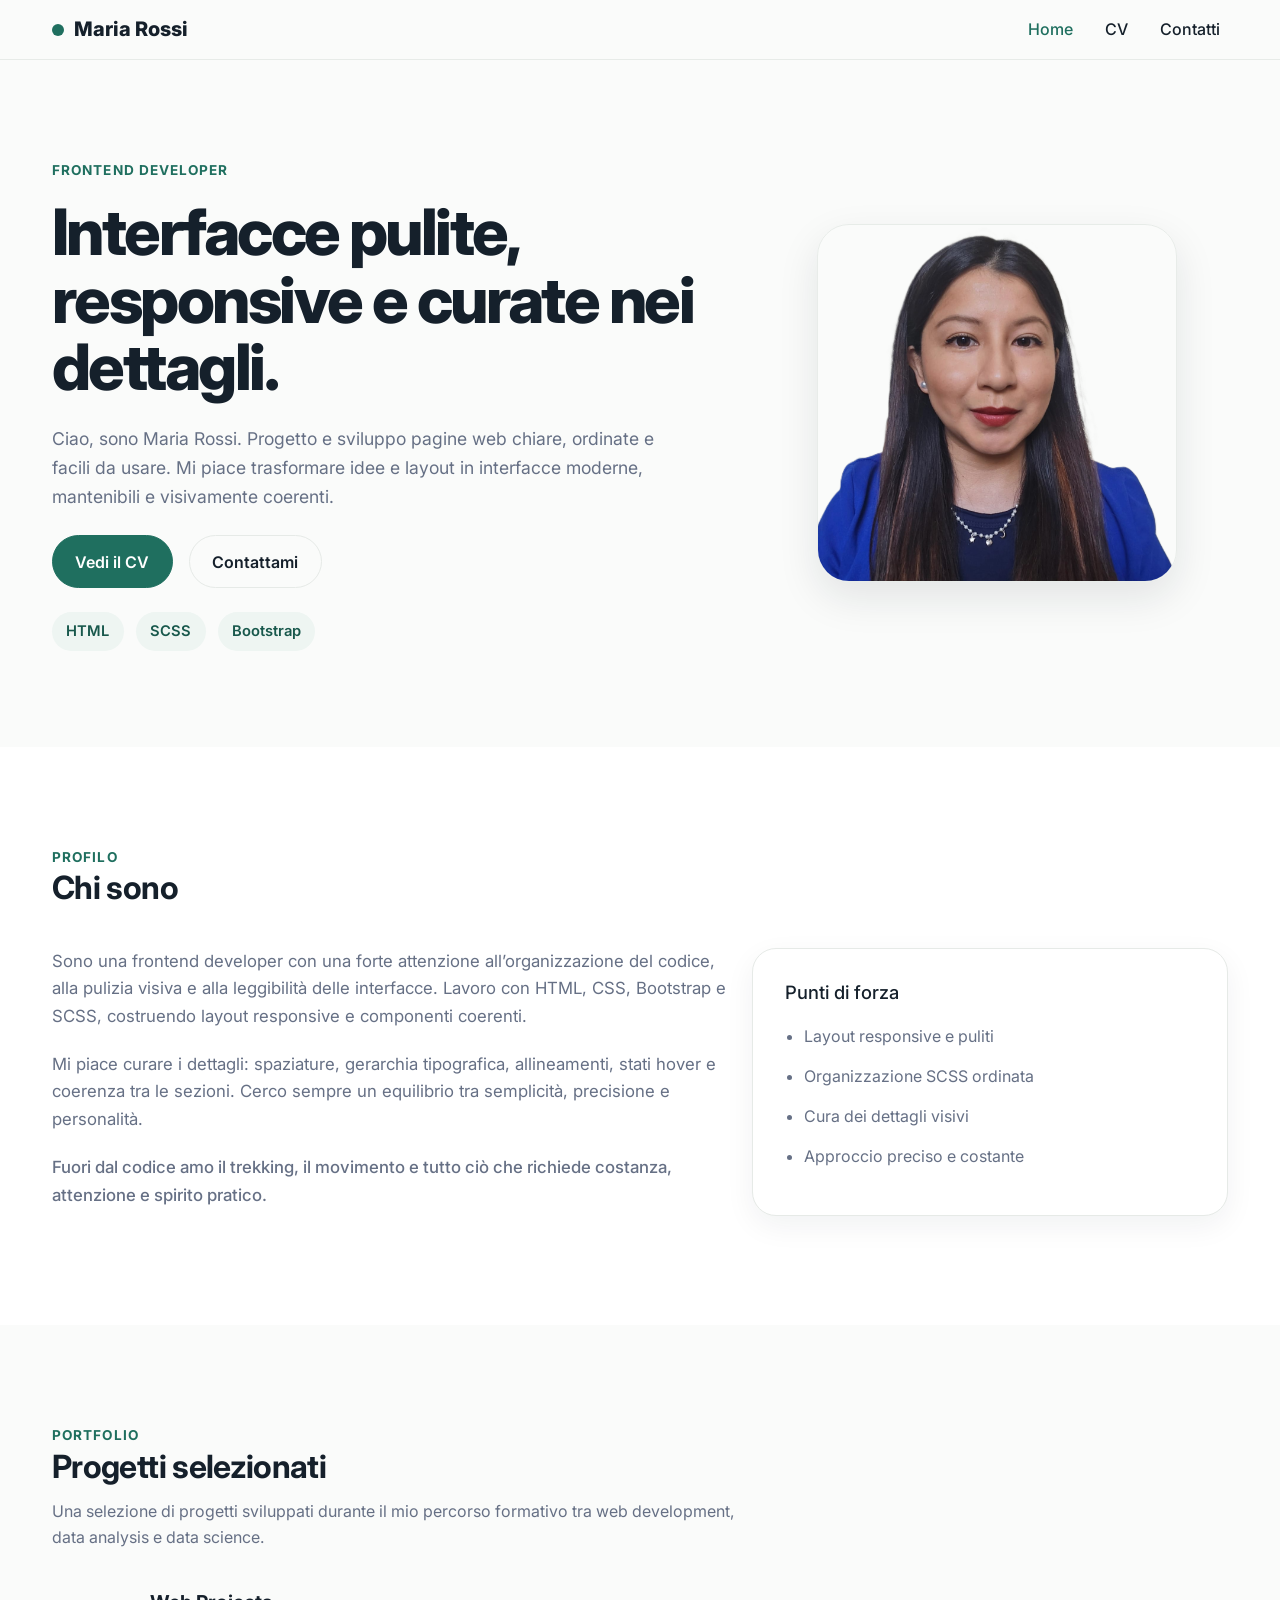
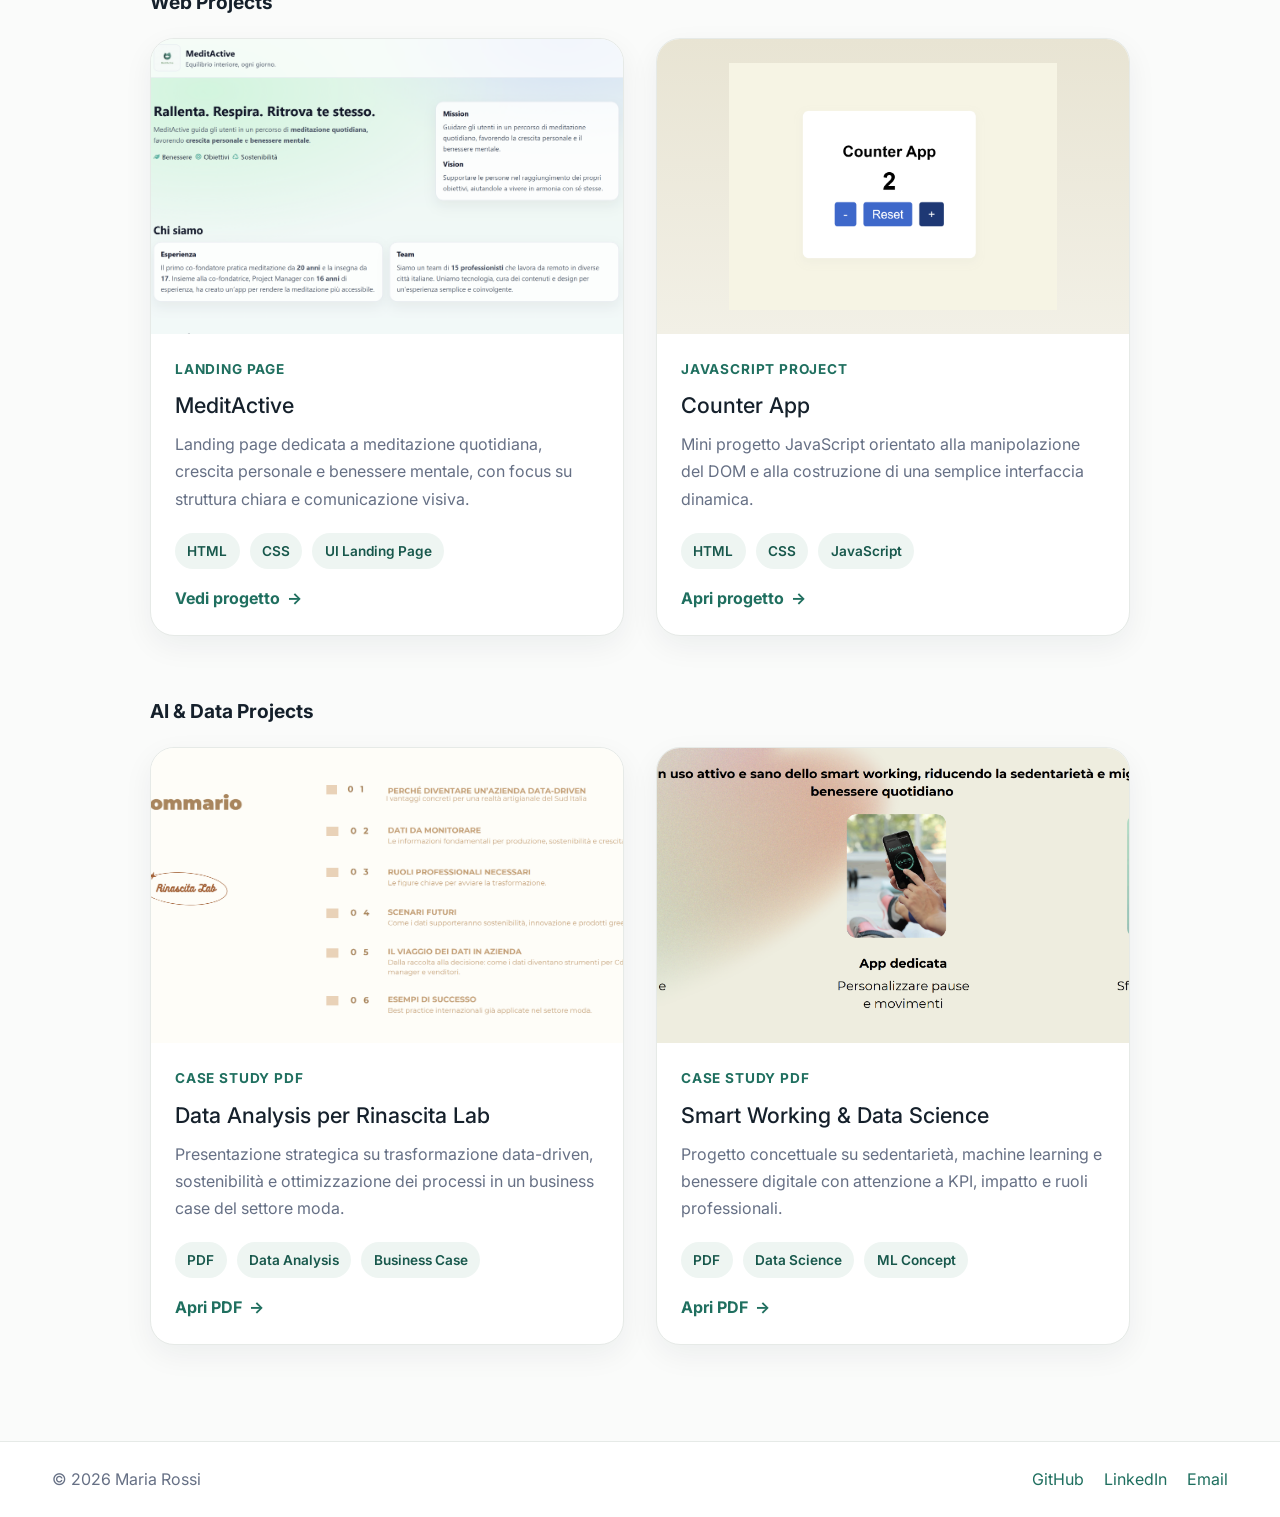
==== index.html @ 24f45745 "first commit" ====
<!DOCTYPE html>
<html lang="it">

<head>
  <meta charset="UTF-8" />
  <meta name="viewport" content="width=device-width, initial-scale=1.0" />

  <title>Maria Rossi | Frontend Developer</title>
  <meta
    name="description"
    content="Portfolio personale di Maria Rossi, frontend developer specializzata in interfacce responsive, pulite e curate nei dettagli." />

  <!-- Open Graph -->
  <meta property="og:title" content="Maria Rossi | Frontend Developer" />
  <meta property="og:description" content="Portfolio con progetti, CV e contatti. HTML, CSS, Bootstrap e SCSS." />
  <meta property="og:type" content="website" />
  <meta property="og:image" content="assets/img/og-image.jpg" />

  <link rel="icon" href="assets/icons/favicon.ico" />

  <!-- Font -->
  <link rel="preconnect" href="https://fonts.googleapis.com" />
  <link rel="preconnect" href="https://fonts.gstatic.com" crossorigin />
  <link href="https://fonts.googleapis.com/css2?family=Inter:wght@400;500;600;700;800&display=swap"
    rel="stylesheet" />

  <!-- Bootstrap -->
  <link href="https://cdn.jsdelivr.net/npm/bootstrap@5.3.3/dist/css/bootstrap.min.css" rel="stylesheet" />

  <link rel="stylesheet" href="assets/css/main.css" />
</head>

<body>

  <header>
    <nav class="navbar navbar-expand-lg sticky-top custom-navbar">
      <div class="container">
        <a class="navbar-brand brand-mark" href="index.html">
          <span class="brand-dot"></span>
          Maria Rossi
        </a>

        <button class="navbar-toggler" type="button" data-bs-toggle="collapse" data-bs-target="#mainNavbar"
          aria-controls="mainNavbar" aria-expanded="false" aria-label="Apri il menu">
          <span class="navbar-toggler-icon"></span>
        </button>

        <div class="collapse navbar-collapse" id="mainNavbar">
          <ul class="navbar-nav ms-auto align-items-lg-center">
            <li class="nav-item">
              <a class="nav-link active" href="index.html">Home</a>
            </li>
            <li class="nav-item">
              <a class="nav-link" href="cv.html">CV</a>
            </li>
            <li class="nav-item">
              <a class="nav-link" href="contatti.html">Contatti</a>
            </li>
          </ul>
        </div>
      </div>
    </nav>
  </header>

  <main>
    <!-- HERO -->
    <section class="hero section-space">
      <div class="container">
        <div class="row align-items-center g-5">
          <div class="col-12 col-lg-7">
            <span class="section-eyebrow">Frontend Developer</span>

            <h1 class="hero-title mt-3">
              Interfacce pulite, responsive e curate nei dettagli.
            </h1>

            <p class="hero-text mt-4">
              Ciao, sono Maria Rossi. Progetto e sviluppo pagine web chiare,
              ordinate e facili da usare. Mi piace trasformare idee e layout
              in interfacce moderne, mantenibili e visivamente coerenti.
            </p>

            <div class="hero-actions mt-4">
              <a href="cv.html" class="btn btn-main">Vedi il CV</a>
              <a href="contatti.html" class="btn btn-ghost">Contattami</a>
            </div>

            <div class="hero-tags mt-4">
              <span class="skill-pill">HTML</span>
              <span class="skill-pill">SCSS</span>
              <span class="skill-pill">Bootstrap</span>
            </div>
          </div>

          <div class="col-12 col-lg-5">
            <div class="hero-visual">
              <div class=""></div>
              <img src="assets/img/foto_cv.png" alt="Foto profilo di Maria Rossi" class="hero-image" />
            </div>
          </div>
        </div>
      </div>
    </section>

    <!-- ABOUT -->
    <section class="about section-space">
      <div class="container">
        <div class="section-heading">
          <span class="section-kicker">Profilo</span>
          <h2>Chi sono</h2>
        </div>

        <div class="row g-4 align-items-start">
          <div class="col-12 col-lg-7">
            <div class="text-block">
              <p>
                Sono una frontend developer con una forte attenzione
                all’organizzazione del codice, alla pulizia visiva e alla
                leggibilità delle interfacce. Lavoro con HTML, CSS, Bootstrap
                e SCSS, costruendo layout responsive e componenti coerenti.
              </p>

              <p>
                Mi piace curare i dettagli: spaziature, gerarchia tipografica,
                allineamenti, stati hover e coerenza tra le sezioni. Cerco
                sempre un equilibrio tra semplicità, precisione e personalità.
              </p>

              <p class="text-highlight">
                Fuori dal codice amo il trekking, il movimento e tutto ciò che
                richiede costanza, attenzione e spirito pratico.
              </p>
            </div>
          </div>

          <div class="col-12 col-lg-5">
            <aside class="feature-card">
              <h3>Punti di forza</h3>
              <ul class="feature-list">
                <li>Layout responsive e puliti</li>
                <li>Organizzazione SCSS ordinata</li>
                <li>Cura dei dettagli visivi</li>
                <li>Approccio preciso e costante</li>
              </ul>
            </aside>
          </div>
        </div>
      </div>
    </section>

    <!-- PROJECTS -->
    <section class="projects section-space">
      <div class="container">
        <div class="section-heading projects-heading">
          <span class="section-kicker">Portfolio</span>
          <h2>Progetti selezionati</h2>
          <p>
            Una selezione di progetti sviluppati durante il mio percorso formativo
            tra web development, data analysis e data science.
          </p>
        </div>

        <div class="projects-shell">
          <div class="projects-group">
            <div class="projects-group-heading">
              <h3>Web Projects</h3>
            </div>

            <div class="projects-grid">
              <article class="project-card">
                <div class="project-image-wrap">
                  <img src="assets/img/project-meditactive.png" alt="Anteprima progetto MeditActive"
                    class="project-image" />
                </div>

                <div class="project-content">
                  <div class="project-top">
                    <p class="project-label">Landing Page</p>
                    <h3>MeditActive</h3>
                    <p class="project-text">
                      Landing page dedicata a meditazione quotidiana, crescita personale
                      e benessere mentale, con focus su struttura chiara e comunicazione visiva.
                    </p>
                  </div>

                  <div class="project-bottom">
                    <div class="project-tags">
                      <span>HTML</span>
                      <span>CSS</span>
                      <span>UI Landing Page</span>
                    </div>

                    <div class="project-links">
                      <a href="progetti/progetto-intro-sviluppo/index.html" target="_blank"
                        rel="noopener noreferrer">Vedi progetto</a>
                    </div>
                  </div>
                </div>
              </article>

              <article class="project-card">
                <div class="project-image-wrap project-image-wrap--soft">
                  <img src="assets/img/project-counter-app.png" alt="Anteprima progetto Counter App"
                    class="project-image project-image--contain" />
                </div>

                <div class="project-content">
                  <div class="project-top">
                    <p class="project-label">JavaScript Project</p>
                    <h3>Counter App</h3>
                    <p class="project-text">
                      Mini progetto JavaScript orientato alla manipolazione del DOM e
                      alla costruzione di una semplice interfaccia dinamica.
                    </p>
                  </div>

                  <div class="project-bottom">
                    <div class="project-tags">
                      <span>HTML</span>
                      <span>CSS</span>
                      <span>JavaScript</span>
                    </div>

                    <div class="project-links">
                      <a href="progetti/progetto-javascript/index.html" target="_blank"
                        rel="noopener noreferrer">Apri progetto</a>
                    </div>
                  </div>
                </div>
              </article>
            </div>
          </div>

          <div class="projects-group">
            <div class="projects-group-heading">
              <h3>AI & Data Projects</h3>
            </div>

            <div class="projects-grid">
              <article class="project-card">
                <div class="project-image-wrap">
                  <img src="assets/img/project-data-analysis.png" alt="Cover progetto Data Analysis Rinascita Lab"
                    class="project-image" />
                </div>

                <div class="project-content">
                  <div class="project-top">
                    <p class="project-label">Case Study PDF</p>
                    <h3>Data Analysis per Rinascita Lab</h3>
                    <p class="project-text">
                      Presentazione strategica su trasformazione data-driven, sostenibilità
                      e ottimizzazione dei processi in un business case del settore moda.
                    </p>
                  </div>

                  <div class="project-bottom">
                    <div class="project-tags">
                      <span>PDF</span>
                      <span>Data Analysis</span>
                      <span>Business Case</span>
                    </div>

                    <div class="project-links">
                      <a href="progetti/Progetto_Intro_Data_Analysis.pdf" target="_blank"
                        rel="noopener noreferrer">Apri PDF</a>
                    </div>
                  </div>
                </div>
              </article>

              <article class="project-card">
                <div class="project-image-wrap">
                  <img src="assets/img/project-data-science.png" alt="Cover progetto Smart Working e Data Science"
                    class="project-image" />
                </div>

                <div class="project-content">
                  <div class="project-top">
                    <p class="project-label">Case Study PDF</p>
                    <h3>Smart Working & Data Science</h3>
                    <p class="project-text">
                      Progetto concettuale su sedentarietà, machine learning e benessere
                      digitale con attenzione a KPI, impatto e ruoli professionali.
                    </p>
                  </div>

                  <div class="project-bottom">
                    <div class="project-tags">
                      <span>PDF</span>
                      <span>Data Science</span>
                      <span>ML Concept</span>
                    </div>

                    <div class="project-links">
                      <a href="progetti/Progetto_Intro_Data_Science_di_Roxana.pdf" target="_blank"
                        rel="noopener noreferrer">Apri PDF</a>
                    </div>
                  </div>
                </div>
              </article>
            </div>
          </div>
        </div>
      </div>
    </section>
  </main>

  <footer class="site-footer">
    <div class="container footer-inner">
      <p>© 2026 Maria Rossi</p>

      <div class="footer-links">
        <a href="#">GitHub</a>
        <a href="#">LinkedIn</a>
        <a href="contatti.html">Email</a>
      </div>
    </div>
  </footer>

  <script src="https://cdn.jsdelivr.net/npm/bootstrap@5.3.3/dist/js/bootstrap.bundle.min.js"></script>
</body>

</html>
---- assets/css/main.css ----
@charset "UTF-8";
html {
  scroll-behavior: smooth;
}

body {
  font-family: "Inter", Arial, Helvetica, sans-serif;
  background-color: #FAFBFA;
  color: #15202B;
  line-height: 1.65;
}

img {
  max-width: 100%;
  display: block;
}

a {
  color: #1F6F5F;
  text-decoration: none;
  transition: color 0.25s ease;
}

a:hover {
  color: #18584C;
}

.section-space {
  padding: 96px 0;
}

.section-heading {
  margin-bottom: 2.5rem;
}
.section-heading h2 {
  font-size: 2rem;
  font-weight: 700;
  margin-bottom: 0.75rem;
  letter-spacing: -0.02em;
}
.section-heading p {
  margin: 0;
  max-width: 700px;
  color: #667085;
}

.section-eyebrow,
.section-kicker {
  display: inline-block;
  font-size: 0.85rem;
  font-weight: 700;
  letter-spacing: 0.08em;
  text-transform: uppercase;
  color: #1F6F5F;
}

.text-block p {
  margin-bottom: 1.25rem;
  color: #667085;
  font-size: 1.05rem;
}

.text-highlight {
  color: #15202B;
  font-weight: 500;
}

.container {
  max-width: 1200px;
}

.custom-navbar {
  background: rgba(250, 251, 250, 0.88);
  backdrop-filter: blur(10px);
  border-bottom: 1px solid rgba(230, 234, 231, 0.9);
}

.navbar-brand.brand-mark {
  display: inline-flex;
  align-items: center;
  gap: 0.65rem;
  font-weight: 800;
  color: #15202B;
}

.brand-dot {
  width: 12px;
  height: 12px;
  border-radius: 50%;
  background-color: #1F6F5F;
  display: inline-block;
}

.navbar-nav .nav-link {
  color: #15202B;
  font-weight: 500;
  margin-left: 1rem;
}

.navbar-nav .nav-link.active,
.navbar-nav .nav-link:hover {
  color: #1F6F5F;
}

.site-footer {
  border-top: 1px solid #E6EAE7;
  background-color: #FFFFFF;
  padding: 1.5rem 0;
}

.footer-inner {
  display: flex;
  justify-content: space-between;
  align-items: center;
  gap: 1rem;
}
.footer-inner p {
  margin: 0;
  color: #667085;
}

.footer-links {
  display: flex;
  gap: 1.25rem;
}

.btn-main,
.btn-ghost {
  display: inline-flex;
  align-items: center;
  justify-content: center;
  min-height: 48px;
  padding: 0.85rem 1.4rem;
  border-radius: 999px;
  font-weight: 600;
  transition: all 0.25s ease;
}

.btn-main {
  background-color: #1F6F5F;
  color: #ffffff;
  border: 1px solid #1F6F5F;
}

.btn-main:hover {
  background-color: #18584C;
  border-color: #18584C;
  color: #ffffff;
}

.btn-ghost {
  background-color: transparent;
  color: #15202B;
  border: 1px solid #E6EAE7;
}

.btn-ghost:hover {
  border-color: #1F6F5F;
  color: #1F6F5F;
}

.skill-pill {
  display: inline-flex;
  align-items: center;
  padding: 0.45rem 0.9rem;
  border-radius: 999px;
  background-color: #EEF5F2;
  color: #18584C;
  font-size: 0.92rem;
  font-weight: 600;
}

.feature-card {
  background-color: #FFFFFF;
  border: 1px solid #E6EAE7;
  border-radius: 24px;
  box-shadow: 0 10px 30px rgba(21, 32, 43, 0.06);
  padding: 2rem;
}
.feature-card h3 {
  font-size: 1.15rem;
  margin-bottom: 1.25rem;
}

.feature-list {
  margin: 0;
  padding-left: 1.2rem;
}
.feature-list li {
  margin-bottom: 0.85rem;
  color: #667085;
}

.project-card {
  background-color: #FFFFFF;
  border: 1px solid #E6EAE7;
  border-radius: 24px;
  overflow: hidden;
  box-shadow: 0 10px 30px rgba(21, 32, 43, 0.06);
  transition: transform 0.3s ease, box-shadow 0.3s ease, border-color 0.3s ease;
  display: flex;
  flex-direction: column;
  height: 100%;
}

.project-card:hover {
  transform: translateY(-6px);
  box-shadow: 0 16px 40px rgba(21, 32, 43, 0.1);
  border-color: rgba(31, 111, 95, 0.28);
}

.project-image-wrap {
  aspect-ratio: 16/10;
  overflow: hidden;
  background-color: #f3f5f3;
}

.project-image-wrap--soft {
  background: linear-gradient(180deg, #e8e4d3 0%, #f2f0e6 100%);
}

.project-image {
  width: 100%;
  height: 100%;
  -o-object-fit: cover;
     object-fit: cover;
  transition: transform 0.4s ease;
  display: block;
}

.project-image--contain {
  -o-object-fit: contain;
     object-fit: contain;
  padding: 1.5rem;
}

.project-card:hover .project-image {
  transform: scale(1.04);
}

.project-content {
  padding: 1.5rem;
  display: flex;
  flex-direction: column;
  flex: 1;
  gap: 1.25rem;
}

.project-top {
  display: flex;
  flex-direction: column;
  gap: 0.75rem;
}

.project-bottom {
  margin-top: auto;
  display: flex;
  flex-direction: column;
  gap: 1rem;
}

.project-label {
  margin-bottom: 0;
  font-size: 0.85rem;
  font-weight: 700;
  letter-spacing: 0.06em;
  text-transform: uppercase;
  color: #1F6F5F;
}

.project-content h3 {
  font-size: 1.35rem;
  line-height: 1.25;
  margin-bottom: 0;
}

.project-text {
  color: #667085;
  margin-bottom: 0;
  line-height: 1.7;
}

.project-tags {
  display: flex;
  flex-wrap: wrap;
  gap: 0.6rem;
}
.project-tags span {
  display: inline-flex;
  align-items: center;
  padding: 0.42rem 0.78rem;
  border-radius: 999px;
  background-color: #EEF5F2;
  color: #18584C;
  font-size: 0.85rem;
  font-weight: 600;
}

.project-card {
  background-color: #FFFFFF;
  border: 1px solid #E6EAE7;
  border-radius: 24px;
  overflow: hidden;
  box-shadow: 0 10px 30px rgba(21, 32, 43, 0.06);
  transition: transform 0.3s ease, box-shadow 0.3s ease, border-color 0.3s ease;
  display: flex;
  flex-direction: column;
  height: 100%;
}

.project-card:hover {
  transform: translateY(-6px);
  box-shadow: 0 16px 40px rgba(21, 32, 43, 0.1);
  border-color: rgba(31, 111, 95, 0.28);
}

.project-image-wrap {
  aspect-ratio: 16/10;
  overflow: hidden;
  background-color: #f3f5f3;
}

.project-image-wrap--soft {
  background: linear-gradient(180deg, #e8e4d3 0%, #f2f0e6 100%);
}

.project-image {
  width: 100%;
  height: 100%;
  -o-object-fit: cover;
     object-fit: cover;
  transition: transform 0.4s ease;
  display: block;
}

.project-image--contain {
  -o-object-fit: contain;
     object-fit: contain;
  padding: 1.5rem;
}

.project-card:hover .project-image {
  transform: scale(1.04);
}

.project-content {
  padding: 1.5rem;
  display: flex;
  flex-direction: column;
  flex: 1;
  gap: 1.25rem;
}

.project-top {
  display: flex;
  flex-direction: column;
  gap: 0.75rem;
}

.project-bottom {
  margin-top: auto;
  display: flex;
  flex-direction: column;
  gap: 1rem;
}

.project-label {
  margin-bottom: 0;
  font-size: 0.85rem;
  font-weight: 700;
  letter-spacing: 0.06em;
  text-transform: uppercase;
  color: #1F6F5F;
}

.project-content h3 {
  font-size: 1.35rem;
  line-height: 1.25;
  margin-bottom: 0;
}

.project-text {
  color: #667085;
  margin-bottom: 0;
  line-height: 1.7;
}

.project-tags {
  display: flex;
  flex-wrap: wrap;
  gap: 0.6rem;
}
.project-tags span {
  display: inline-flex;
  align-items: center;
  padding: 0.42rem 0.78rem;
  border-radius: 999px;
  background-color: #EEF5F2;
  color: #18584C;
  font-size: 0.85rem;
  font-weight: 600;
}

.project-links {
  display: flex;
  align-items: center;
  gap: 1rem;
}
.project-links a {
  font-weight: 700;
  position: relative;
}
.project-links a::after {
  content: "→";
  margin-left: 0.45rem;
  transition: transform 0.25s ease;
  display: inline-block;
}
.project-links a:hover::after {
  transform: translateX(3px);
}

.hero {
  position: relative;
  overflow: hidden;
}

.hero-title {
  max-width: 700px;
  font-size: clamp(2.5rem, 5vw, 4.5rem);
  line-height: 1.05;
  font-weight: 800;
  letter-spacing: -0.04em;
  margin-bottom: 0;
}

.hero-text {
  max-width: 640px;
  font-size: 1.1rem;
  color: #667085;
}

.hero-actions {
  display: flex;
  flex-wrap: wrap;
  gap: 1rem;
}

.hero-tags {
  display: flex;
  flex-wrap: wrap;
  gap: 0.75rem;
}

.hero-visual {
  position: relative;
  display: flex;
  justify-content: center;
  align-items: center;
  min-height: 420px;
  padding: 1.5rem;
}

.hero-image {
  position: relative;
  z-index: 1;
  width: min(100%, 360px);
  border-radius: 32px;
  -o-object-fit: cover;
     object-fit: cover;
  box-shadow: 0 16px 40px rgba(21, 32, 43, 0.1);
  border: 1px solid rgba(230, 234, 231, 0.9);
}

.about {
  background-color: #FFFFFF;
}

.projects {
  background-color: #FAFBFA;
}

.projects-grid {
  display: grid;
  grid-template-columns: 1fr;
  gap: 1.5rem;
}

@media (min-width: 768px) {
  .projects-grid {
    grid-template-columns: repeat(2, minmax(0, 1fr));
  }
}
@media (max-width: 991.98px) {
  .section-space {
    padding: 72px 0;
  }
  .navbar-nav .nav-link {
    margin-left: 0;
  }
  .footer-inner {
    flex-direction: column;
    align-items: flex-start;
  }
}
@media (max-width: 767.98px) {
  .hero-title {
    font-size: 2.4rem;
  }
  .hero-visual {
    min-height: auto;
  }
  .hero-image {
    width: min(100%, 300px);
  }
}
.cv-page-wrapper {
  background-color: #FAFBFA;
}

.cv-intro {
  margin-bottom: 3rem;
  max-width: 760px;
}

.cv-main-title {
  font-size: clamp(2.4rem, 5vw, 4rem);
  line-height: 1.05;
  font-weight: 800;
  letter-spacing: -0.04em;
  margin-bottom: 0.75rem;
}

.cv-subtitle {
  font-size: 1.1rem;
  color: #667085;
  max-width: 700px;
  margin-bottom: 0;
}

.cv-layout {
  display: grid;
  grid-template-columns: 320px minmax(0, 1fr);
  gap: 2rem;
  align-items: start;
}

.cv-sidebar {
  position: sticky;
  top: 100px;
  display: flex;
  flex-direction: column;
  gap: 1.25rem;
}

.cv-card {
  background-color: #FFFFFF;
  border: 1px solid #E6EAE7;
  border-radius: 24px;
  box-shadow: 0 10px 30px rgba(21, 32, 43, 0.06);
  padding: 1.5rem;
}
.cv-card h2 {
  font-size: 1rem;
  font-weight: 700;
  margin-bottom: 1rem;
  color: #15202B;
}

.cv-info-list {
  margin: 0;
  padding-left: 1.1rem;
}
.cv-info-list li {
  color: #667085;
  margin-bottom: 0.7rem;
}

.cv-tag-list {
  display: flex;
  flex-wrap: wrap;
  gap: 0.6rem;
}
.cv-tag-list span {
  display: inline-flex;
  align-items: center;
  padding: 0.45rem 0.8rem;
  border-radius: 999px;
  background-color: #EEF5F2;
  color: #18584C;
  font-size: 0.86rem;
  font-weight: 600;
}

.cv-content {
  display: flex;
  flex-direction: column;
  gap: 2rem;
}

.cv-section-block {
  background-color: #FFFFFF;
  border: 1px solid #E6EAE7;
  border-radius: 24px;
  box-shadow: 0 10px 30px rgba(21, 32, 43, 0.06);
  padding: 2rem;
}
.cv-section-block p:last-child {
  margin-bottom: 0;
}

.cv-section-heading {
  display: flex;
  align-items: center;
  gap: 0.85rem;
  margin-bottom: 1.5rem;
}
.cv-section-heading h2 {
  margin: 0;
  font-size: 1.35rem;
  font-weight: 700;
}

.cv-section-line {
  width: 36px;
  height: 3px;
  border-radius: 999px;
  background-color: #1F6F5F;
  flex-shrink: 0;
}

.cv-entry + .cv-entry {
  margin-top: 1.75rem;
  padding-top: 1.75rem;
  border-top: 1px solid #E6EAE7;
}

.cv-entry-header {
  display: flex;
  justify-content: space-between;
  align-items: flex-start;
  gap: 1rem;
  margin-bottom: 0.75rem;
}
.cv-entry-header h3 {
  font-size: 1.08rem;
  margin-bottom: 0.25rem;
}

.cv-entry-place {
  margin: 0;
  color: #667085;
  font-weight: 500;
}

.cv-entry-date {
  display: inline-flex;
  align-items: center;
  white-space: nowrap;
  font-size: 0.88rem;
  font-weight: 700;
  color: #18584C;
  background-color: #EEF5F2;
  padding: 0.4rem 0.75rem;
  border-radius: 999px;
}

.cv-strengths-grid {
  display: grid;
  grid-template-columns: repeat(2, minmax(0, 1fr));
  gap: 1rem;
}

.cv-strength-card {
  border: 1px solid #E6EAE7;
  border-radius: 16px;
  background-color: #FAFBFA;
  padding: 1.25rem;
}
.cv-strength-card h3 {
  font-size: 1rem;
  margin-bottom: 0.55rem;
}
.cv-strength-card p {
  margin: 0;
  color: #667085;
}

@media (max-width: 991.98px) {
  .cv-layout {
    grid-template-columns: 1fr;
  }
  .cv-sidebar {
    position: static;
  }
}
@media (max-width: 767.98px) {
  .cv-section-block,
  .cv-card {
    padding: 1.25rem;
  }
  .cv-entry-header {
    flex-direction: column;
  }
  .cv-strengths-grid {
    grid-template-columns: 1fr;
  }
}
.contact-page {
  background-color: #FAFBFA;
}

.contact-intro {
  max-width: 760px;
  margin-bottom: 3rem;
}

.contact-main-title {
  font-size: clamp(2.4rem, 5vw, 4rem);
  line-height: 1.05;
  font-weight: 800;
  letter-spacing: -0.04em;
  margin-bottom: 0.75rem;
}

.contact-subtitle {
  font-size: 1.1rem;
  color: #667085;
  margin-bottom: 0;
  max-width: 700px;
}

.contact-layout {
  display: grid;
  grid-template-columns: 340px minmax(0, 1fr);
  gap: 2rem;
  align-items: start;
}

.contact-sidebar {
  display: flex;
  flex-direction: column;
  gap: 1.25rem;
}

.contact-card,
.contact-form-card {
  background-color: #FFFFFF;
  border: 1px solid #E6EAE7;
  border-radius: 24px;
  box-shadow: 0 10px 30px rgba(21, 32, 43, 0.06);
}

.contact-card {
  padding: 1.5rem;
}
.contact-card h2 {
  font-size: 1rem;
  font-weight: 700;
  margin-bottom: 1rem;
}
.contact-card p:last-child {
  margin-bottom: 0;
  color: #667085;
}

.contact-info-list {
  margin: 0;
  padding-left: 1.1rem;
}
.contact-info-list li {
  margin-bottom: 0.8rem;
  color: #667085;
}

.contact-links-list {
  display: flex;
  flex-direction: column;
  gap: 0.8rem;
}
.contact-links-list a {
  font-weight: 600;
  color: #1F6F5F;
}

.contact-form-card {
  padding: 2rem;
}

.contact-form-header {
  display: flex;
  align-items: center;
  gap: 0.85rem;
  margin-bottom: 1.5rem;
}
.contact-form-header h2 {
  margin: 0;
  font-size: 1.35rem;
  font-weight: 700;
}

.contact-form-line {
  width: 36px;
  height: 3px;
  border-radius: 999px;
  background-color: #1F6F5F;
  flex-shrink: 0;
}

.custom-contact-form .form-label {
  font-weight: 600;
  color: #15202B;
  margin-bottom: 0.5rem;
}

.custom-input {
  min-height: 52px;
  border-radius: 16px;
  border: 1px solid #E6EAE7;
  background-color: #FFFFFF;
  color: #15202B;
  padding: 0.9rem 1rem;
  transition: border-color 0.25s ease, box-shadow 0.25s ease;
}
.custom-input::-moz-placeholder {
  color: #667085;
}
.custom-input::placeholder {
  color: #667085;
}
.custom-input:focus {
  border-color: rgba(31, 111, 95, 0.55);
  box-shadow: 0 0 0 4px rgba(31, 111, 95, 0.1);
}

.custom-textarea {
  min-height: 180px;
  resize: vertical;
}

.custom-check .form-check-input {
  border-color: #E6EAE7;
}
.custom-check .form-check-input:checked {
  background-color: #1F6F5F;
  border-color: #1F6F5F;
}
.custom-check .form-check-input:focus {
  box-shadow: 0 0 0 4px rgba(31, 111, 95, 0.1);
}
.custom-check .form-check-label {
  color: #667085;
}

@media (max-width: 991.98px) {
  .contact-layout {
    grid-template-columns: 1fr;
  }
}
@media (max-width: 767.98px) {
  .contact-form-card,
  .contact-card {
    padding: 1.25rem;
  }
}
.cv-hero-tags {
  display: flex;
  flex-wrap: wrap;
  gap: 0.75rem;
}
.cv-hero-tags span {
  display: inline-flex;
  align-items: center;
  padding: 0.5rem 0.9rem;
  border-radius: 999px;
  background-color: #EEF5F2;
  color: #18584C;
  font-size: 0.9rem;
  font-weight: 600;
}

.cv-entry-summary {
  color: #15202B;
  font-weight: 500;
  margin-bottom: 0.9rem;
}

.cv-bullet-list {
  margin: 0;
  padding-left: 1.2rem;
}
.cv-bullet-list li {
  color: #667085;
  margin-bottom: 0.65rem;
}

.projects {
  background-color: #FAFBFA;
}

.projects-heading {
  max-width: 760px;
}

.projects-shell {
  max-width: 980px;
  margin: 0 auto;
}

.projects-group + .projects-group {
  margin-top: 4rem;
}

.projects-group-heading {
  margin-bottom: 1.5rem;
}
.projects-group-heading h3 {
  font-size: 1.2rem;
  font-weight: 700;
  color: #15202B;
  margin: 0;
}

.projects-grid {
  display: grid;
  grid-template-columns: 1fr;
  gap: 2rem;
}

@media (min-width: 768px) {
  .projects-grid {
    grid-template-columns: repeat(2, minmax(0, 1fr));
  }
}
@media (max-width: 991.98px) {
  .projects-shell {
    max-width: 100%;
  }
  .projects-group + .projects-group {
    margin-top: 3rem;
  }
}/*# sourceMappingURL=main.css.map */
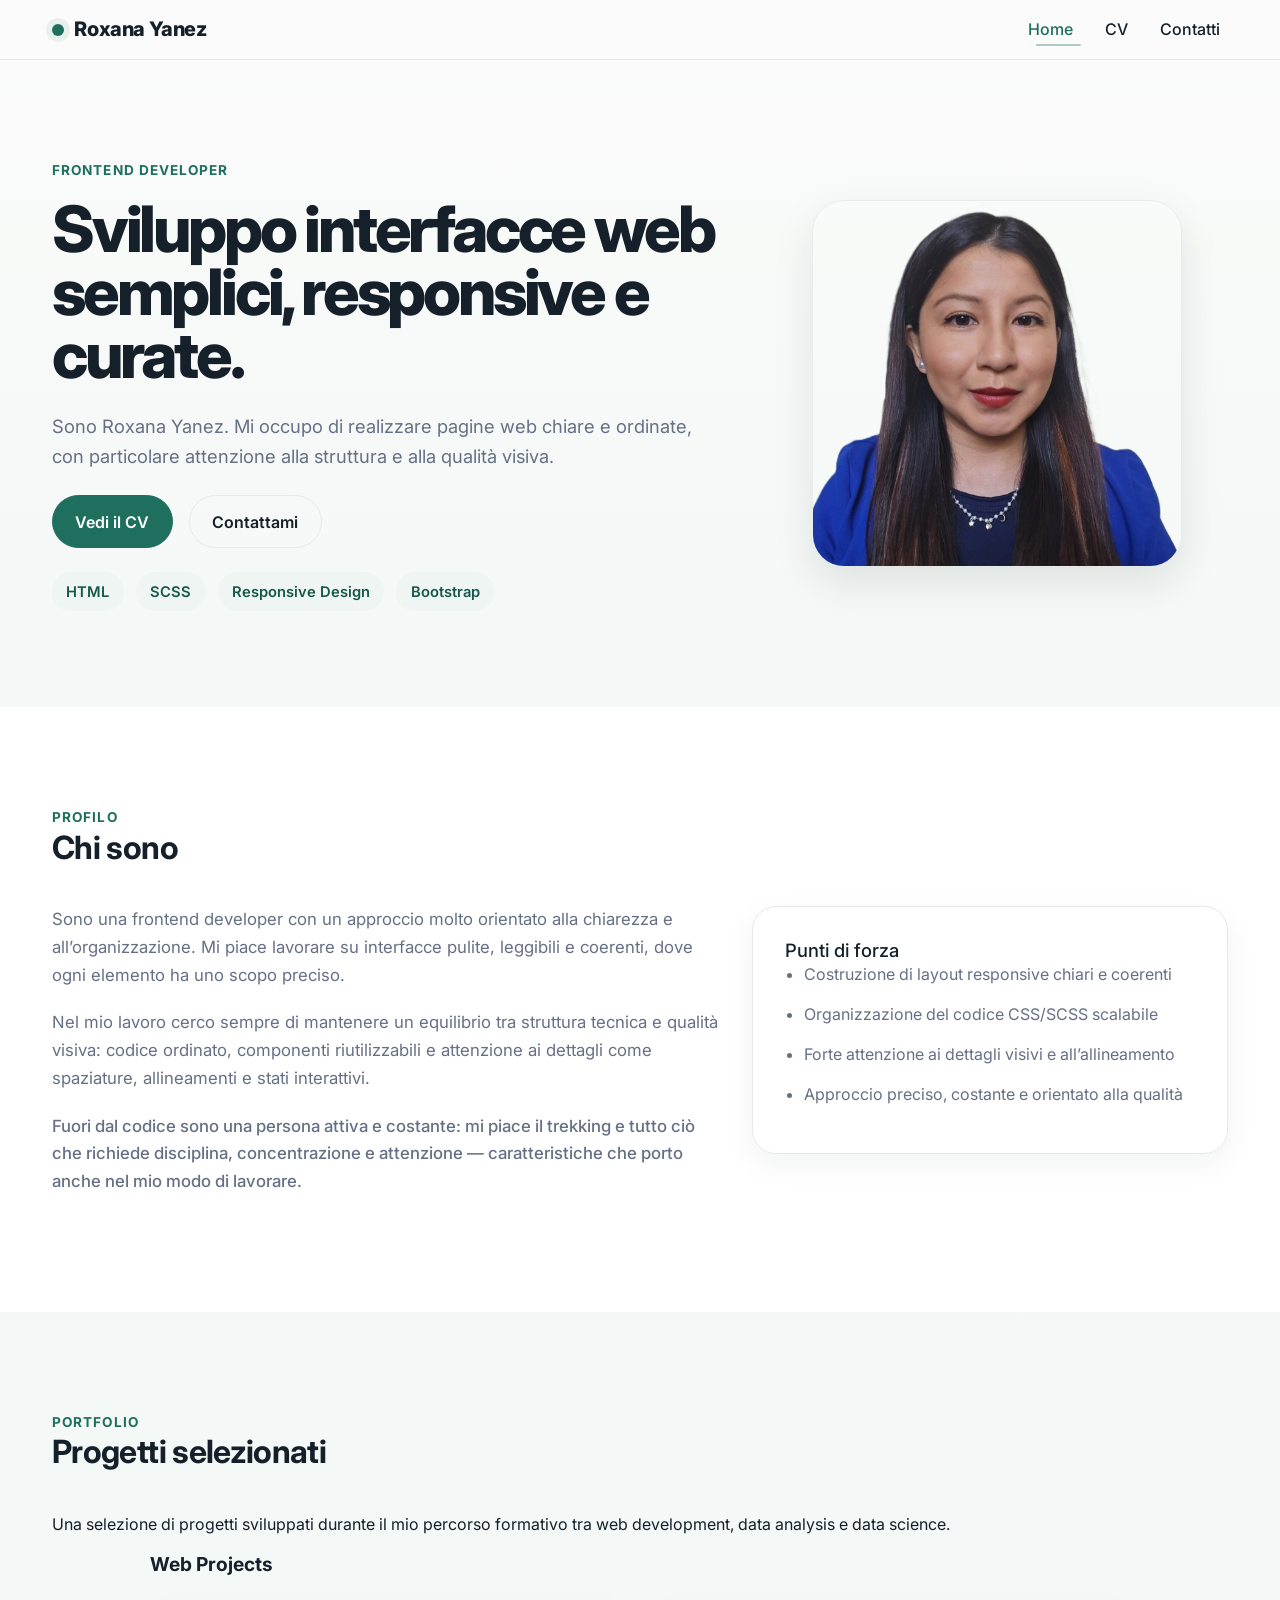
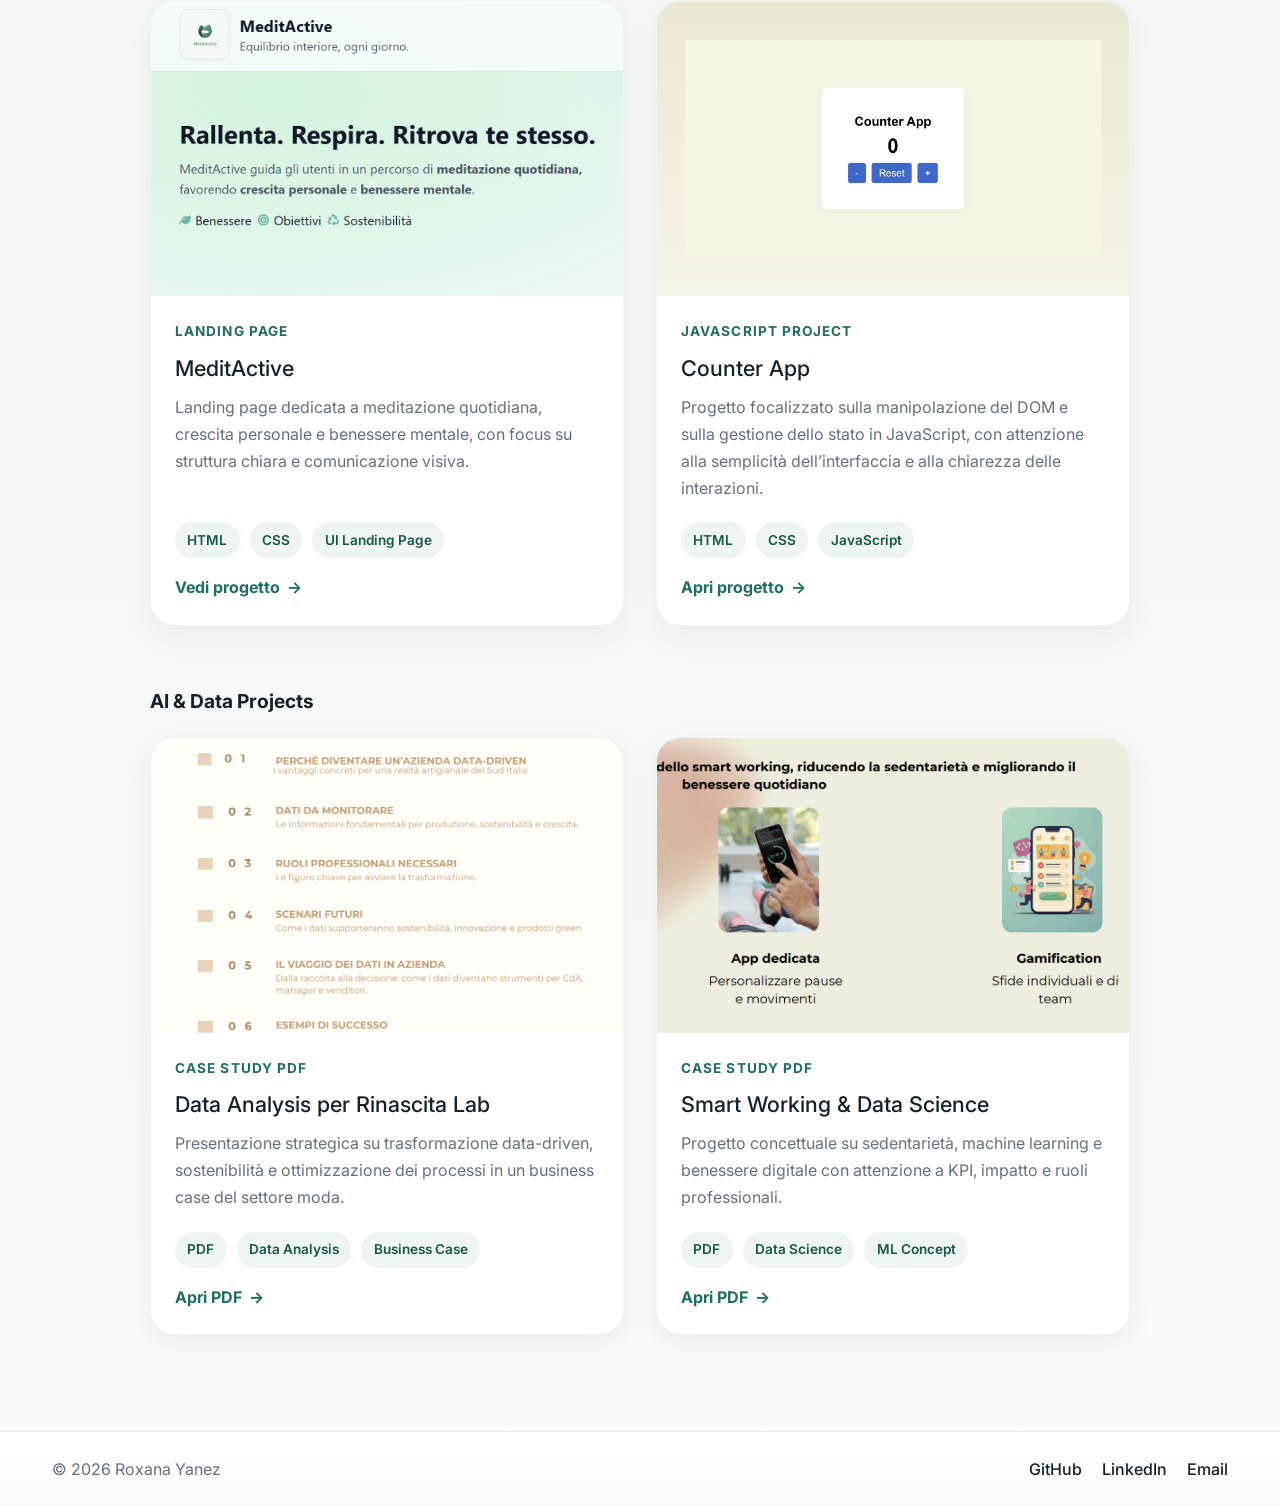
==== commit 97d93965: "fix cv" ====
--- a/index.html
+++ b/index.html
@@ -5,13 +5,12 @@
   <meta charset="UTF-8" />
   <meta name="viewport" content="width=device-width, initial-scale=1.0" />
 
-  <title>Maria Rossi | Frontend Developer</title>
-  <meta
-    name="description"
-    content="Portfolio personale di Maria Rossi, frontend developer specializzata in interfacce responsive, pulite e curate nei dettagli." />
+  <title>Roxana Yanez | Frontend Developer</title>
+  <meta name="description"
+    content="Portfolio personale di Roxana Yanez, frontend developer specializzata in interfacce responsive, pulite e curate nei dettagli." />
 
   <!-- Open Graph -->
-  <meta property="og:title" content="Maria Rossi | Frontend Developer" />
+  <meta property="og:title" content="Roxana Yanez | Frontend Developer" />
   <meta property="og:description" content="Portfolio con progetti, CV e contatti. HTML, CSS, Bootstrap e SCSS." />
   <meta property="og:type" content="website" />
   <meta property="og:image" content="assets/img/og-image.jpg" />
@@ -21,8 +20,7 @@
   <!-- Font -->
   <link rel="preconnect" href="https://fonts.googleapis.com" />
   <link rel="preconnect" href="https://fonts.gstatic.com" crossorigin />
-  <link href="https://fonts.googleapis.com/css2?family=Inter:wght@400;500;600;700;800&display=swap"
-    rel="stylesheet" />
+  <link href="https://fonts.googleapis.com/css2?family=Inter:wght@400;500;600;700;800&display=swap" rel="stylesheet" />
 
   <!-- Bootstrap -->
   <link href="https://cdn.jsdelivr.net/npm/bootstrap@5.3.3/dist/css/bootstrap.min.css" rel="stylesheet" />
@@ -37,7 +35,7 @@
       <div class="container">
         <a class="navbar-brand brand-mark" href="index.html">
           <span class="brand-dot"></span>
-          Maria Rossi
+          Roxana Yanez
         </a>
 
         <button class="navbar-toggler" type="button" data-bs-toggle="collapse" data-bs-target="#mainNavbar"
@@ -71,13 +69,14 @@
             <span class="section-eyebrow">Frontend Developer</span>
 
             <h1 class="hero-title mt-3">
-              Interfacce pulite, responsive e curate nei dettagli.
+              Sviluppo interfacce web semplici, responsive e curate.
             </h1>
 
             <p class="hero-text mt-4">
-              Ciao, sono Maria Rossi. Progetto e sviluppo pagine web chiare,
-              ordinate e facili da usare. Mi piace trasformare idee e layout
-              in interfacce moderne, mantenibili e visivamente coerenti.
+              Sono Roxana Yanez.
+              Mi occupo di realizzare pagine web chiare e ordinate, con particolare attenzione alla struttura e alla
+              qualità visiva.
+            </p>
             </p>
 
             <div class="hero-actions mt-4">
@@ -88,6 +87,7 @@
             <div class="hero-tags mt-4">
               <span class="skill-pill">HTML</span>
               <span class="skill-pill">SCSS</span>
+              <span class="skill-pill">Responsive Design</span>
               <span class="skill-pill">Bootstrap</span>
             </div>
           </div>
@@ -95,7 +95,7 @@
           <div class="col-12 col-lg-5">
             <div class="hero-visual">
               <div class=""></div>
-              <img src="assets/img/foto_cv.png" alt="Foto profilo di Maria Rossi" class="hero-image" />
+              <img src="assets/img/foto_cv.png" alt="Foto profilo di Roxana Yanez" class="hero-image" />
             </div>
           </div>
         </div>
@@ -114,21 +114,21 @@
           <div class="col-12 col-lg-7">
             <div class="text-block">
               <p>
-                Sono una frontend developer con una forte attenzione
-                all’organizzazione del codice, alla pulizia visiva e alla
-                leggibilità delle interfacce. Lavoro con HTML, CSS, Bootstrap
-                e SCSS, costruendo layout responsive e componenti coerenti.
+                Sono una frontend developer con un approccio molto orientato alla chiarezza e
+                all’organizzazione. Mi piace lavorare su interfacce pulite, leggibili e
+                coerenti, dove ogni elemento ha uno scopo preciso.
               </p>
 
               <p>
-                Mi piace curare i dettagli: spaziature, gerarchia tipografica,
-                allineamenti, stati hover e coerenza tra le sezioni. Cerco
-                sempre un equilibrio tra semplicità, precisione e personalità.
+                Nel mio lavoro cerco sempre di mantenere un equilibrio tra struttura tecnica e
+                qualità visiva: codice ordinato, componenti riutilizzabili e attenzione ai
+                dettagli come spaziature, allineamenti e stati interattivi.
               </p>
 
               <p class="text-highlight">
-                Fuori dal codice amo il trekking, il movimento e tutto ciò che
-                richiede costanza, attenzione e spirito pratico.
+                Fuori dal codice sono una persona attiva e costante: mi piace il trekking e
+                tutto ciò che richiede disciplina, concentrazione e attenzione — caratteristiche
+                che porto anche nel mio modo di lavorare.
               </p>
             </div>
           </div>
@@ -137,10 +137,10 @@
             <aside class="feature-card">
               <h3>Punti di forza</h3>
               <ul class="feature-list">
-                <li>Layout responsive e puliti</li>
-                <li>Organizzazione SCSS ordinata</li>
-                <li>Cura dei dettagli visivi</li>
-                <li>Approccio preciso e costante</li>
+                <li>Costruzione di layout responsive chiari e coerenti</li>
+                <li>Organizzazione del codice CSS/SCSS scalabile</li>
+                <li>Forte attenzione ai dettagli visivi e all’allineamento</li>
+                <li>Approccio preciso, costante e orientato alla qualità</li>
               </ul>
             </aside>
           </div>
@@ -154,11 +154,11 @@
         <div class="section-heading projects-heading">
           <span class="section-kicker">Portfolio</span>
           <h2>Progetti selezionati</h2>
-          <p>
-            Una selezione di progetti sviluppati durante il mio percorso formativo
-            tra web development, data analysis e data science.
-          </p>
-        </div>
+        </div>
+        <p>
+          Una selezione di progetti sviluppati durante il mio percorso formativo tra web development, data analysis e
+          data science.
+        </p>
 
         <div class="projects-shell">
           <div class="projects-group">
@@ -169,7 +169,7 @@
             <div class="projects-grid">
               <article class="project-card">
                 <div class="project-image-wrap">
-                  <img src="assets/img/project-meditactive.png" alt="Anteprima progetto MeditActive"
+                  <img src="assets/img/project-meditactive-app.png" alt="Anteprima progetto MeditActive"
                     class="project-image" />
                 </div>
 
@@ -191,8 +191,8 @@
                     </div>
 
                     <div class="project-links">
-                      <a href="progetti/progetto-intro-sviluppo/index.html" target="_blank"
-                        rel="noopener noreferrer">Vedi progetto</a>
+                      <a href="https://meditactive-app.web.app/" target="_blank" rel="noopener noreferrer">Vedi
+                        progetto</a>
                     </div>
                   </div>
                 </div>
@@ -200,7 +200,7 @@
 
               <article class="project-card">
                 <div class="project-image-wrap project-image-wrap--soft">
-                  <img src="assets/img/project-counter-app.png" alt="Anteprima progetto Counter App"
+                  <img src="assets/img/project-counter.png" alt="Anteprima progetto Counter App"
                     class="project-image project-image--contain" />
                 </div>
 
@@ -209,8 +209,9 @@
                     <p class="project-label">JavaScript Project</p>
                     <h3>Counter App</h3>
                     <p class="project-text">
-                      Mini progetto JavaScript orientato alla manipolazione del DOM e
-                      alla costruzione di una semplice interfaccia dinamica.
+                      Progetto focalizzato sulla manipolazione del DOM e sulla gestione dello stato
+                      in JavaScript, con attenzione alla semplicità dell’interfaccia e alla chiarezza
+                      delle interazioni.
                     </p>
                   </div>
 
@@ -222,8 +223,8 @@
                     </div>
 
                     <div class="project-links">
-                      <a href="progetti/progetto-javascript/index.html" target="_blank"
-                        rel="noopener noreferrer">Apri progetto</a>
+                      <a href="https://counter-app-roxy.web.app/" target="_blank" rel="noopener noreferrer">Apri
+                        progetto</a>
                     </div>
                   </div>
                 </div>
@@ -261,8 +262,8 @@
                     </div>
 
                     <div class="project-links">
-                      <a href="progetti/Progetto_Intro_Data_Analysis.pdf" target="_blank"
-                        rel="noopener noreferrer">Apri PDF</a>
+                      <a href="progetti/Progetto_Intro_Data_Analysis.pdf" target="_blank" rel="noopener noreferrer">Apri
+                        PDF</a>
                     </div>
                   </div>
                 </div>
@@ -307,12 +308,12 @@
 
   <footer class="site-footer">
     <div class="container footer-inner">
-      <p>© 2026 Maria Rossi</p>
+      <p>© 2026 Roxana Yanez</p>
 
       <div class="footer-links">
-        <a href="#">GitHub</a>
-        <a href="#">LinkedIn</a>
-        <a href="contatti.html">Email</a>
+        <a href="https://github.com/Roxy-ya?tab=repositories" target="_blank" rel="noopener noreferrer">GitHub</a>
+        <a href="https://www.linkedin.com/in/roxanayanez/" target="_blank" rel="noopener noreferrer">LinkedIn</a>
+        <a href="mailto:roxana.yanez@gmail.com">Email</a>
       </div>
     </div>
   </footer>
--- a/assets/css/main.css
+++ b/assets/css/main.css
@@ -8,6 +8,19 @@
   background-color: #FAFBFA;
   color: #15202B;
   line-height: 1.65;
+  text-rendering: optimizeLegibility;
+  -webkit-font-smoothing: antialiased;
+  -moz-osx-font-smoothing: grayscale;
+}
+
+::-moz-selection {
+  background-color: rgba(31, 111, 95, 0.16);
+  color: #15202B;
+}
+
+::selection {
+  background-color: rgba(31, 111, 95, 0.16);
+  color: #15202B;
 }
 
 img {
@@ -25,6 +38,18 @@
   color: #18584C;
 }
 
+button,
+input,
+textarea,
+select {
+  font: inherit;
+}
+
+:focus-visible {
+  outline: 3px solid rgba(31, 111, 95, 0.22);
+  outline-offset: 3px;
+}
+
 .section-space {
   padding: 96px 0;
 }
@@ -37,6 +62,7 @@
   font-weight: 700;
   margin-bottom: 0.75rem;
   letter-spacing: -0.02em;
+  line-height: 1.15;
 }
 .section-heading p {
   margin: 0;
@@ -72,7 +98,9 @@
 .custom-navbar {
   background: rgba(250, 251, 250, 0.88);
   backdrop-filter: blur(10px);
+  -webkit-backdrop-filter: blur(10px);
   border-bottom: 1px solid rgba(230, 234, 231, 0.9);
+  transition: background-color 0.25s ease, border-color 0.25s ease;
 }
 
 .navbar-brand.brand-mark {
@@ -81,6 +109,7 @@
   gap: 0.65rem;
   font-weight: 800;
   color: #15202B;
+  letter-spacing: -0.02em;
 }
 
 .brand-dot {
@@ -89,12 +118,15 @@
   border-radius: 50%;
   background-color: #1F6F5F;
   display: inline-block;
+  box-shadow: 0 0 0 6px rgba(31, 111, 95, 0.08);
 }
 
 .navbar-nav .nav-link {
   color: #15202B;
   font-weight: 500;
   margin-left: 1rem;
+  position: relative;
+  transition: color 0.25s ease;
 }
 
 .navbar-nav .nav-link.active,
@@ -102,9 +134,21 @@
   color: #1F6F5F;
 }
 
+.navbar-nav .nav-link.active::after,
+.navbar-nav .nav-link:hover::after {
+  content: "";
+  position: absolute;
+  left: 1rem;
+  right: 0;
+  bottom: 0.3rem;
+  height: 2px;
+  border-radius: 999px;
+  background-color: rgba(31, 111, 95, 0.35);
+}
+
 .site-footer {
-  border-top: 1px solid #E6EAE7;
-  background-color: #FFFFFF;
+  border-top: 1px solid rgba(230, 234, 231, 0.95);
+  background: linear-gradient(180deg, rgba(255, 255, 255, 0.98) 0%, rgba(250, 251, 250, 0.98) 100%);
   padding: 1.5rem 0;
 }
 
@@ -121,7 +165,16 @@
 
 .footer-links {
   display: flex;
+  flex-wrap: wrap;
   gap: 1.25rem;
+}
+.footer-links a {
+  color: #15202B;
+  font-weight: 500;
+  transition: color 0.25s ease;
+}
+.footer-links a:hover {
+  color: #1F6F5F;
 }
 
 .btn-main,
@@ -171,7 +224,7 @@
 }
 
 .feature-card {
-  background-color: #FFFFFF;
+  background-color: rgba(255, 255, 255, 0.94);
   border: 1px solid #E6EAE7;
   border-radius: 24px;
   box-shadow: 0 10px 30px rgba(21, 32, 43, 0.06);
@@ -179,7 +232,27 @@
 }
 .feature-card h3 {
   font-size: 1.15rem;
+  margin-bottom: 0;
+}
+
+.feature-card--accent {
+  background: linear-gradient(180deg, rgba(238, 245, 242, 0.78) 0%, rgba(255, 255, 255, 0.96) 100%);
+  border-color: rgba(31, 111, 95, 0.12);
+}
+
+.feature-card-top {
+  display: flex;
+  align-items: center;
+  gap: 0.75rem;
   margin-bottom: 1.25rem;
+}
+
+.feature-card-dot {
+  width: 11px;
+  height: 11px;
+  border-radius: 50%;
+  background-color: #1F6F5F;
+  display: inline-block;
 }
 
 .feature-list {
@@ -191,9 +264,28 @@
   color: #667085;
 }
 
+.feature-list--clean {
+  list-style: none;
+  padding-left: 0;
+}
+.feature-list--clean li {
+  position: relative;
+  padding-left: 1.35rem;
+}
+.feature-list--clean li::before {
+  content: "";
+  position: absolute;
+  left: 0;
+  top: 0.62rem;
+  width: 7px;
+  height: 7px;
+  border-radius: 50%;
+  background-color: #1F6F5F;
+}
+
 .project-card {
   background-color: #FFFFFF;
-  border: 1px solid #E6EAE7;
+  border: 1px solid rgba(31, 111, 95, 0.08);
   border-radius: 24px;
   overflow: hidden;
   box-shadow: 0 10px 30px rgba(21, 32, 43, 0.06);
@@ -206,17 +298,17 @@
 .project-card:hover {
   transform: translateY(-6px);
   box-shadow: 0 16px 40px rgba(21, 32, 43, 0.1);
-  border-color: rgba(31, 111, 95, 0.28);
+  border-color: rgba(31, 111, 95, 0.22);
 }
 
 .project-image-wrap {
   aspect-ratio: 16/10;
   overflow: hidden;
-  background-color: #f3f5f3;
+  background: linear-gradient(180deg, rgb(244, 248, 246) 0%, rgb(236, 245, 242) 100%);
 }
 
 .project-image-wrap--soft {
-  background: linear-gradient(180deg, #e8e4d3 0%, #f2f0e6 100%);
+  background: linear-gradient(180deg, rgb(236, 232, 214) 0%, rgb(245, 242, 231) 100%);
 }
 
 .project-image {
@@ -231,7 +323,7 @@
 .project-image--contain {
   -o-object-fit: contain;
      object-fit: contain;
-  padding: 1.5rem;
+  padding: 1.75rem;
 }
 
 .project-card:hover .project-image {
@@ -263,7 +355,7 @@
   margin-bottom: 0;
   font-size: 0.85rem;
   font-weight: 700;
-  letter-spacing: 0.06em;
+  letter-spacing: 0.08em;
   text-transform: uppercase;
   color: #1F6F5F;
 }
@@ -290,112 +382,7 @@
   align-items: center;
   padding: 0.42rem 0.78rem;
   border-radius: 999px;
-  background-color: #EEF5F2;
-  color: #18584C;
-  font-size: 0.85rem;
-  font-weight: 600;
-}
-
-.project-card {
-  background-color: #FFFFFF;
-  border: 1px solid #E6EAE7;
-  border-radius: 24px;
-  overflow: hidden;
-  box-shadow: 0 10px 30px rgba(21, 32, 43, 0.06);
-  transition: transform 0.3s ease, box-shadow 0.3s ease, border-color 0.3s ease;
-  display: flex;
-  flex-direction: column;
-  height: 100%;
-}
-
-.project-card:hover {
-  transform: translateY(-6px);
-  box-shadow: 0 16px 40px rgba(21, 32, 43, 0.1);
-  border-color: rgba(31, 111, 95, 0.28);
-}
-
-.project-image-wrap {
-  aspect-ratio: 16/10;
-  overflow: hidden;
-  background-color: #f3f5f3;
-}
-
-.project-image-wrap--soft {
-  background: linear-gradient(180deg, #e8e4d3 0%, #f2f0e6 100%);
-}
-
-.project-image {
-  width: 100%;
-  height: 100%;
-  -o-object-fit: cover;
-     object-fit: cover;
-  transition: transform 0.4s ease;
-  display: block;
-}
-
-.project-image--contain {
-  -o-object-fit: contain;
-     object-fit: contain;
-  padding: 1.5rem;
-}
-
-.project-card:hover .project-image {
-  transform: scale(1.04);
-}
-
-.project-content {
-  padding: 1.5rem;
-  display: flex;
-  flex-direction: column;
-  flex: 1;
-  gap: 1.25rem;
-}
-
-.project-top {
-  display: flex;
-  flex-direction: column;
-  gap: 0.75rem;
-}
-
-.project-bottom {
-  margin-top: auto;
-  display: flex;
-  flex-direction: column;
-  gap: 1rem;
-}
-
-.project-label {
-  margin-bottom: 0;
-  font-size: 0.85rem;
-  font-weight: 700;
-  letter-spacing: 0.06em;
-  text-transform: uppercase;
-  color: #1F6F5F;
-}
-
-.project-content h3 {
-  font-size: 1.35rem;
-  line-height: 1.25;
-  margin-bottom: 0;
-}
-
-.project-text {
-  color: #667085;
-  margin-bottom: 0;
-  line-height: 1.7;
-}
-
-.project-tags {
-  display: flex;
-  flex-wrap: wrap;
-  gap: 0.6rem;
-}
-.project-tags span {
-  display: inline-flex;
-  align-items: center;
-  padding: 0.42rem 0.78rem;
-  border-radius: 999px;
-  background-color: #EEF5F2;
+  background-color: rgba(238, 245, 242, 0.95);
   color: #18584C;
   font-size: 0.85rem;
   font-weight: 600;
@@ -423,20 +410,45 @@
 .hero {
   position: relative;
   overflow: hidden;
+  background: linear-gradient(180deg, rgba(250, 251, 250, 0.98) 0%, rgba(238, 245, 242, 0.55) 100%);
+}
+
+.hero-bg-glow {
+  position: absolute;
+  border-radius: 999px;
+  filter: blur(70px);
+  opacity: 0.65;
+  pointer-events: none;
+}
+
+.hero-bg-glow--left {
+  width: 320px;
+  height: 320px;
+  background: rgba(123, 170, 158, 0.2);
+  top: 80px;
+  left: -80px;
+}
+
+.hero-bg-glow--right {
+  width: 380px;
+  height: 380px;
+  background: rgba(197, 155, 87, 0.12);
+  top: 120px;
+  right: -100px;
 }
 
 .hero-title {
-  max-width: 700px;
-  font-size: clamp(2.5rem, 5vw, 4.5rem);
-  line-height: 1.05;
+  max-width: 720px;
+  font-size: clamp(2.8rem, 5vw, 5rem);
+  line-height: 0.98;
   font-weight: 800;
-  letter-spacing: -0.04em;
+  letter-spacing: -0.05em;
   margin-bottom: 0;
 }
 
 .hero-text {
-  max-width: 640px;
-  font-size: 1.1rem;
+  max-width: 680px;
+  font-size: 1.15rem;
   color: #667085;
 }
 
@@ -457,14 +469,24 @@
   display: flex;
   justify-content: center;
   align-items: center;
-  min-height: 420px;
+  min-height: 440px;
   padding: 1.5rem;
+}
+
+.hero-pattern {
+  position: absolute;
+  width: 100%;
+  max-width: 430px;
+  aspect-ratio: 1/1;
+  border-radius: 50%;
+  background: radial-gradient(circle at 28% 32%, rgba(123, 170, 158, 0.28), transparent 30%), radial-gradient(circle at 70% 65%, rgba(31, 111, 95, 0.16), transparent 32%), radial-gradient(circle at 55% 45%, rgba(197, 155, 87, 0.1), transparent 28%), linear-gradient(135deg, rgba(238, 245, 242, 0.96), rgba(250, 251, 250, 0.55));
+  filter: blur(1px);
 }
 
 .hero-image {
   position: relative;
   z-index: 1;
-  width: min(100%, 360px);
+  width: min(100%, 370px);
   border-radius: 32px;
   -o-object-fit: cover;
      object-fit: cover;
@@ -472,48 +494,94 @@
   border: 1px solid rgba(230, 234, 231, 0.9);
 }
 
+.hero-stats {
+  margin-top: 3.5rem;
+  display: grid;
+  grid-template-columns: repeat(4, minmax(0, 1fr));
+  gap: 1rem;
+}
+
+.hero-stat-card {
+  background-color: rgba(255, 255, 255, 0.72);
+  border: 1px solid rgba(230, 234, 231, 0.95);
+  border-radius: 24px;
+  box-shadow: 0 10px 30px rgba(21, 32, 43, 0.06);
+  padding: 1.15rem 1.25rem;
+  display: flex;
+  flex-direction: column;
+  gap: 0.25rem;
+}
+
+.hero-stat-number {
+  font-size: 1.2rem;
+  font-weight: 800;
+  color: #15202B;
+}
+
+.hero-stat-label {
+  font-size: 0.92rem;
+  color: #667085;
+}
+
 .about {
   background-color: #FFFFFF;
 }
 
+.about-highlight {
+  display: inline-block;
+  padding: 0.9rem 1rem;
+  background-color: rgba(238, 245, 242, 0.85);
+  border-left: 4px solid #1F6F5F;
+  border-radius: 0 16px 16px 0;
+}
+
 .projects {
-  background-color: #FAFBFA;
+  background: linear-gradient(180deg, rgba(238, 245, 242, 0.55) 0%, rgba(250, 251, 250, 0.98) 100%);
+}
+
+.projects-heading {
+  max-width: 760px;
+}
+
+.projects-shell {
+  max-width: 980px;
+  margin: 0 auto;
+}
+
+.projects-group + .projects-group {
+  margin-top: 4rem;
+}
+
+.projects-group-heading {
+  display: flex;
+  align-items: center;
+  gap: 0.9rem;
+  margin-bottom: 1.5rem;
+}
+.projects-group-heading h3 {
+  font-size: 1.2rem;
+  font-weight: 700;
+  color: #15202B;
+  margin: 0;
+}
+
+.projects-group-line {
+  width: 34px;
+  height: 3px;
+  border-radius: 999px;
+  background-color: #1F6F5F;
+  flex-shrink: 0;
 }
 
 .projects-grid {
   display: grid;
   grid-template-columns: 1fr;
-  gap: 1.5rem;
-}
-
-@media (min-width: 768px) {
-  .projects-grid {
-    grid-template-columns: repeat(2, minmax(0, 1fr));
-  }
-}
-@media (max-width: 991.98px) {
-  .section-space {
-    padding: 72px 0;
-  }
-  .navbar-nav .nav-link {
-    margin-left: 0;
-  }
-  .footer-inner {
-    flex-direction: column;
-    align-items: flex-start;
-  }
-}
-@media (max-width: 767.98px) {
-  .hero-title {
-    font-size: 2.4rem;
-  }
-  .hero-visual {
-    min-height: auto;
-  }
-  .hero-image {
-    width: min(100%, 300px);
-  }
-}
+  gap: 2rem;
+}
+
+/* =========================
+   CV PAGE
+========================= */
 .cv-page-wrapper {
   background-color: #FAFBFA;
 }
@@ -538,6 +606,22 @@
   margin-bottom: 0;
 }
 
+.cv-hero-tags {
+  display: flex;
+  flex-wrap: wrap;
+  gap: 0.75rem;
+}
+.cv-hero-tags span {
+  display: inline-flex;
+  align-items: center;
+  padding: 0.5rem 0.9rem;
+  border-radius: 999px;
+  background-color: #EEF5F2;
+  color: #18584C;
+  font-size: 0.9rem;
+  font-weight: 600;
+}
+
 .cv-layout {
   display: grid;
   grid-template-columns: 320px minmax(0, 1fr);
@@ -665,6 +749,21 @@
   border-radius: 999px;
 }
 
+.cv-entry-summary {
+  color: #15202B;
+  font-weight: 500;
+  margin-bottom: 0.9rem;
+}
+
+.cv-bullet-list {
+  margin: 0;
+  padding-left: 1.2rem;
+}
+.cv-bullet-list li {
+  color: #667085;
+  margin-bottom: 0.65rem;
+}
+
 .cv-strengths-grid {
   display: grid;
   grid-template-columns: repeat(2, minmax(0, 1fr));
@@ -686,26 +785,9 @@
   color: #667085;
 }
 
-@media (max-width: 991.98px) {
-  .cv-layout {
-    grid-template-columns: 1fr;
-  }
-  .cv-sidebar {
-    position: static;
-  }
-}
-@media (max-width: 767.98px) {
-  .cv-section-block,
-  .cv-card {
-    padding: 1.25rem;
-  }
-  .cv-entry-header {
-    flex-direction: column;
-  }
-  .cv-strengths-grid {
-    grid-template-columns: 1fr;
-  }
-}
+/* =========================
+   CONTACT PAGE
+========================= */
 .contact-page {
   background-color: #FAFBFA;
 }
@@ -716,8 +798,8 @@
 }
 
 .contact-main-title {
-  font-size: clamp(2.4rem, 5vw, 4rem);
-  line-height: 1.05;
+  font-size: clamp(2.6rem, 5vw, 4.2rem);
+  line-height: 1.02;
   font-weight: 800;
   letter-spacing: -0.04em;
   margin-bottom: 0.75rem;
@@ -753,6 +835,8 @@
 
 .contact-card {
   padding: 1.5rem;
+  background: linear-gradient(180deg, rgba(255, 255, 255, 0.96) 0%, rgba(250, 251, 250, 0.96) 100%);
+  border: 1px solid rgba(21, 32, 43, 0.06);
 }
 .contact-card h2 {
   font-size: 1rem;
@@ -785,6 +869,27 @@
 
 .contact-form-card {
   padding: 2rem;
+}
+
+.contact-form-card--premium {
+  position: relative;
+  overflow: hidden;
+  background: linear-gradient(180deg, rgba(255, 255, 255, 0.96) 0%, rgba(238, 245, 242, 0.72) 100%);
+  border: 1px solid rgba(31, 111, 95, 0.1);
+  box-shadow: 0 18px 40px rgba(21, 32, 43, 0.08);
+}
+
+.contact-form-card--premium::before {
+  content: "";
+  position: absolute;
+  top: -80px;
+  right: -80px;
+  width: 220px;
+  height: 220px;
+  border-radius: 50%;
+  background: rgba(123, 170, 158, 0.1);
+  filter: blur(10px);
+  pointer-events: none;
 }
 
 .contact-form-header {
@@ -807,35 +912,69 @@
   flex-shrink: 0;
 }
 
+.contact-form-eyebrow {
+  margin: 0 0 0.2rem 0;
+  font-size: 0.8rem;
+  font-weight: 700;
+  letter-spacing: 0.08em;
+  text-transform: uppercase;
+  color: #1F6F5F;
+}
+
+.contact-form-intro {
+  margin-bottom: 1.75rem;
+  color: #667085;
+  max-width: 640px;
+}
+
 .custom-contact-form .form-label {
   font-weight: 600;
   color: #15202B;
   margin-bottom: 0.5rem;
 }
 
+.form-label-premium {
+  display: inline-flex;
+  align-items: center;
+  gap: 0.35rem;
+  font-weight: 600;
+  color: #15202B;
+  margin-bottom: 0.6rem;
+}
+.form-label-premium span {
+  color: #1F6F5F;
+  font-weight: 700;
+}
+
 .custom-input {
-  min-height: 52px;
+  min-height: 56px;
   border-radius: 16px;
-  border: 1px solid #E6EAE7;
-  background-color: #FFFFFF;
-  color: #15202B;
-  padding: 0.9rem 1rem;
-  transition: border-color 0.25s ease, box-shadow 0.25s ease;
+  border: 1px solid rgba(21, 32, 43, 0.08);
+  background-color: rgba(255, 255, 255, 0.92);
+  color: #15202B;
+  padding: 0.95rem 1rem;
+  transition: border-color 0.25s ease, box-shadow 0.25s ease, background-color 0.25s ease, transform 0.2s ease;
 }
 .custom-input::-moz-placeholder {
-  color: #667085;
+  color: #8b95a7;
 }
 .custom-input::placeholder {
-  color: #667085;
+  color: #8b95a7;
+}
+.custom-input:hover {
+  border-color: rgba(31, 111, 95, 0.22);
+  background-color: #ffffff;
 }
 .custom-input:focus {
   border-color: rgba(31, 111, 95, 0.55);
   box-shadow: 0 0 0 4px rgba(31, 111, 95, 0.1);
+  background-color: #ffffff;
 }
 
 .custom-textarea {
-  min-height: 180px;
+  min-height: 190px;
   resize: vertical;
+  padding-top: 1rem;
 }
 
 .custom-check .form-check-input {
@@ -852,91 +991,94 @@
   color: #667085;
 }
 
+.premium-check {
+  padding: 1rem 1rem 1rem 2.4rem;
+  background-color: rgba(255, 255, 255, 0.78);
+  border: 1px solid rgba(21, 32, 43, 0.08);
+  border-radius: 16px;
+}
+.premium-check .form-check-input {
+  margin-top: 0.2rem;
+}
+.premium-check .form-check-label {
+  color: #667085;
+  line-height: 1.6;
+}
+.premium-check .form-check-label span {
+  color: #1F6F5F;
+  font-weight: 700;
+}
+
+.btn-form-submit {
+  min-width: 220px;
+  min-height: 54px;
+  font-size: 1rem;
+  box-shadow: 0 14px 28px rgba(31, 111, 95, 0.16);
+}
+
+/* =========================
+   RESPONSIVE
+========================= */
+@media (min-width: 768px) {
+  .projects-grid {
+    grid-template-columns: repeat(2, minmax(0, 1fr));
+  }
+}
 @media (max-width: 991.98px) {
+  .section-space {
+    padding: 72px 0;
+  }
+  .navbar-nav .nav-link {
+    margin-left: 0;
+  }
+  .footer-inner {
+    flex-direction: column;
+    align-items: flex-start;
+  }
+  .projects-shell {
+    max-width: 100%;
+  }
+  .projects-group + .projects-group {
+    margin-top: 3rem;
+  }
+  .hero-stats {
+    grid-template-columns: repeat(2, minmax(0, 1fr));
+  }
+  .cv-layout {
+    grid-template-columns: 1fr;
+  }
+  .cv-sidebar {
+    position: static;
+  }
   .contact-layout {
     grid-template-columns: 1fr;
   }
 }
 @media (max-width: 767.98px) {
+  .hero-title {
+    font-size: 2.6rem;
+  }
+  .hero-visual {
+    min-height: auto;
+  }
+  .hero-image {
+    width: min(100%, 300px);
+  }
+  .hero-stats {
+    grid-template-columns: 1fr;
+  }
+  .cv-section-block,
+  .cv-card {
+    padding: 1.25rem;
+  }
+  .cv-entry-header {
+    flex-direction: column;
+  }
+  .cv-strengths-grid {
+    grid-template-columns: 1fr;
+  }
   .contact-form-card,
   .contact-card {
     padding: 1.25rem;
   }
-}
-.cv-hero-tags {
-  display: flex;
-  flex-wrap: wrap;
-  gap: 0.75rem;
-}
-.cv-hero-tags span {
-  display: inline-flex;
-  align-items: center;
-  padding: 0.5rem 0.9rem;
-  border-radius: 999px;
-  background-color: #EEF5F2;
-  color: #18584C;
-  font-size: 0.9rem;
-  font-weight: 600;
-}
-
-.cv-entry-summary {
-  color: #15202B;
-  font-weight: 500;
-  margin-bottom: 0.9rem;
-}
-
-.cv-bullet-list {
-  margin: 0;
-  padding-left: 1.2rem;
-}
-.cv-bullet-list li {
-  color: #667085;
-  margin-bottom: 0.65rem;
-}
-
-.projects {
-  background-color: #FAFBFA;
-}
-
-.projects-heading {
-  max-width: 760px;
-}
-
-.projects-shell {
-  max-width: 980px;
-  margin: 0 auto;
-}
-
-.projects-group + .projects-group {
-  margin-top: 4rem;
-}
-
-.projects-group-heading {
-  margin-bottom: 1.5rem;
-}
-.projects-group-heading h3 {
-  font-size: 1.2rem;
-  font-weight: 700;
-  color: #15202B;
-  margin: 0;
-}
-
-.projects-grid {
-  display: grid;
-  grid-template-columns: 1fr;
-  gap: 2rem;
-}
-
-@media (min-width: 768px) {
-  .projects-grid {
-    grid-template-columns: repeat(2, minmax(0, 1fr));
-  }
-}
-@media (max-width: 991.98px) {
-  .projects-shell {
-    max-width: 100%;
-  }
-  .projects-group + .projects-group {
-    margin-top: 3rem;
-  }
 }/*# sourceMappingURL=main.css.map */
